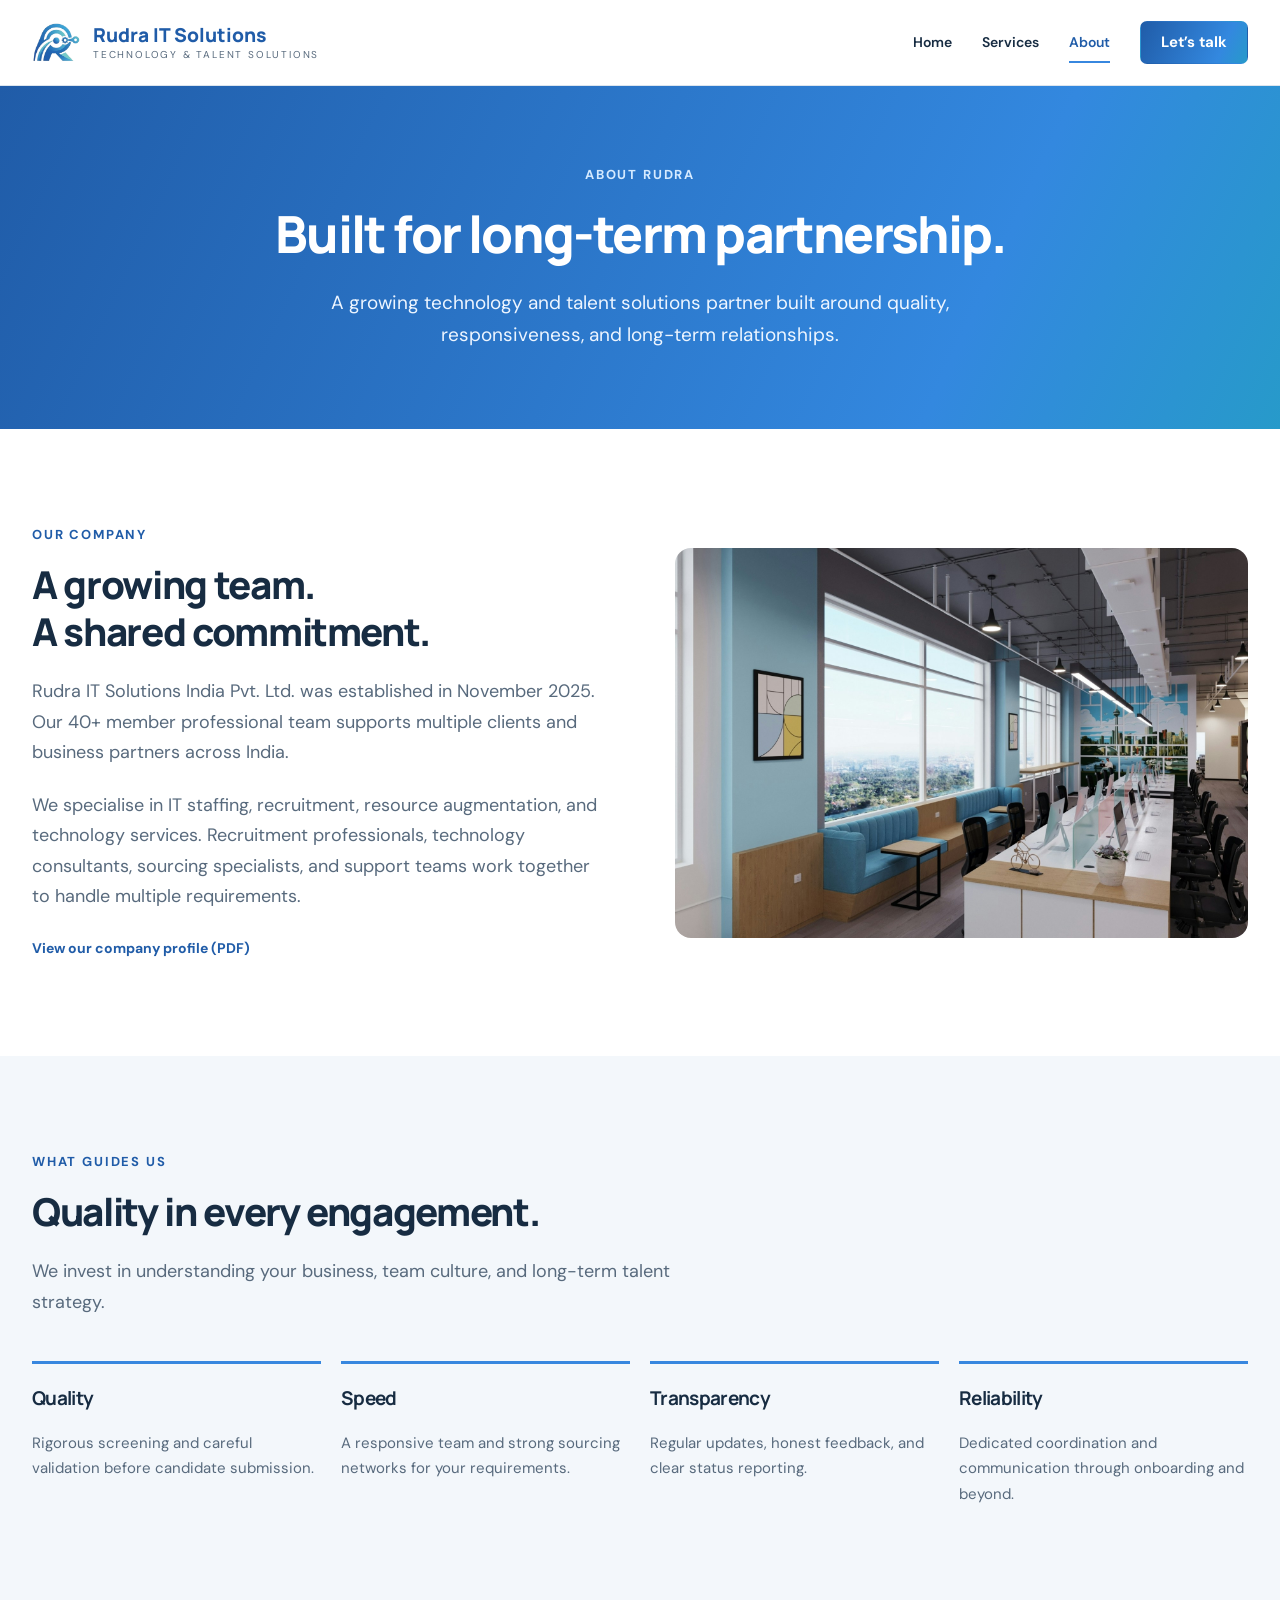
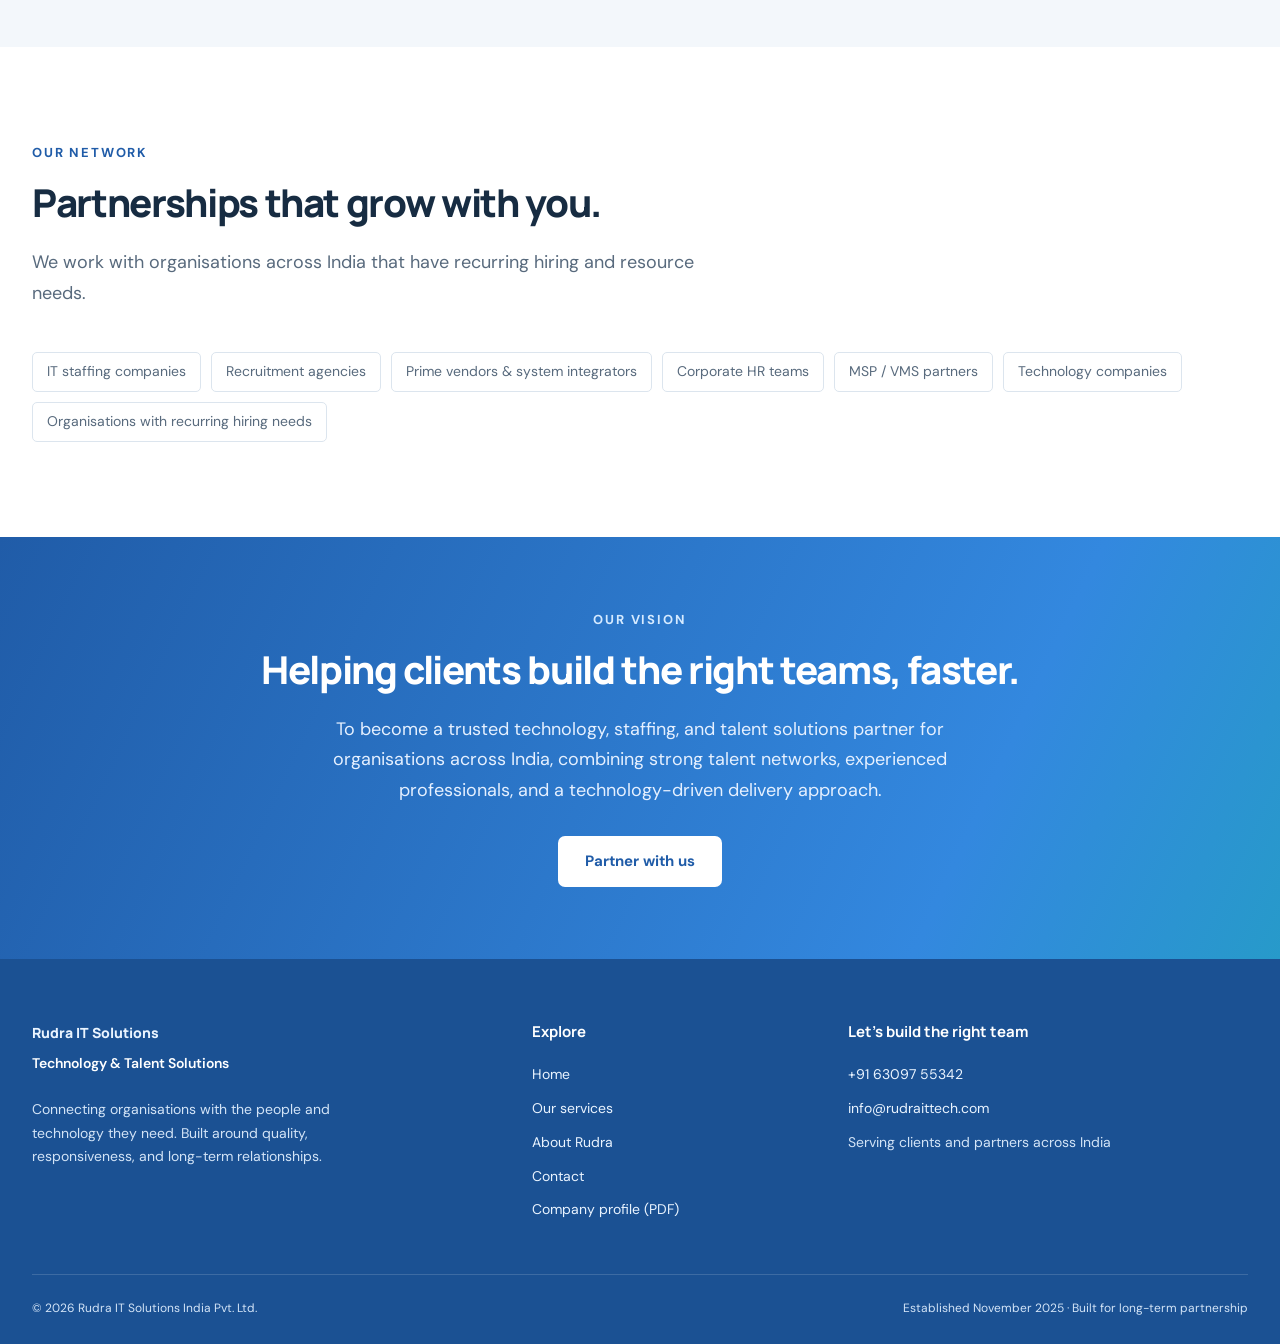
==== about/index.html @ 38e32c60 "initial Commit" ====
<!DOCTYPE html><html lang="en"><head><meta charset="utf-8"><meta name="viewport" content="width=device-width,initial-scale=1"><title>About Us | Rudra IT Solutions</title><meta name="description" content="Meet Rudra IT Solutions India Pvt. Ltd., a 40+ member technology and talent solutions team established in November 2025."><meta name="theme-color" content="#205ca8"><link rel="icon" type="image/png" sizes="32x32" href="/assets/favicon-title-32.png"><link rel="icon" type="image/png" sizes="64x64" href="/assets/favicon-title-64.png"><link rel="stylesheet" href="/style.css"><script defer src="/site.js"></script></head><body><a class="skip" href="#main">Skip to content</a><header class="header"><div class="wrap"><a class="brand" href="/" aria-label="Rudra IT Solutions home"><span class="brand-symbol"><img src="/assets/logoShort.png" alt=""></span><span class="brand-name">Rudra IT Solutions<small>Technology &amp; Talent Solutions</small></span></a><button class="menu" aria-controls="navigation" aria-expanded="false">Menu</button><nav id="navigation" aria-label="Main navigation"><a href="/">Home</a><a href="/services/">Services</a><a href="/about/" aria-current="page">About</a><a class="button" href="/contact/">Let’s talk</a></nav></div></header><main id="main"><section class="pagehero"><div class="wrap"><span class="eyebrow">About Rudra</span><h1>Built for long-term partnership.</h1><p>A growing technology and talent solutions partner built around quality, responsiveness, and long-term relationships.</p></div></section><section class="section"><div class="wrap split"><div><span class="eyebrow">Our company</span><h2>A growing team.<br>A shared commitment.</h2><p>Rudra IT Solutions India Pvt. Ltd. was established in November 2025. Our 40+ member professional team supports multiple clients and business partners across India.</p><p>We specialise in IT staffing, recruitment, resource augmentation, and technology services. Recruitment professionals, technology consultants, sourcing specialists, and support teams work together to handle multiple requirements.</p><a class="download" href="/assets/Rudra_IT_Solutions_Profile.pdf" target="_blank" rel="noopener">View our company profile (PDF)</a></div><img src="/assets/office.jpg" alt="A collaborative office workspace" loading="lazy"></div></section><section class="section pale"><div class="wrap"><div class="section-head"><span class="eyebrow">What guides us</span><h2>Quality in every engagement.</h2><p>We invest in understanding your business, team culture, and long-term talent strategy.</p></div><div class="values"><article class="value"><h3>Quality</h3><p>Rigorous screening and careful validation before candidate submission.</p></article><article class="value"><h3>Speed</h3><p>A responsive team and strong sourcing networks for your requirements.</p></article><article class="value"><h3>Transparency</h3><p>Regular updates, honest feedback, and clear status reporting.</p></article><article class="value"><h3>Reliability</h3><p>Dedicated coordination and communication through onboarding and beyond.</p></article></div></div></section><section class="section"><div class="wrap"><div class="section-head"><span class="eyebrow">Our network</span><h2>Partnerships that grow with you.</h2><p>We work with organisations across India that have recurring hiring and resource needs.</p></div><div class="chips"><span class="chip">IT staffing companies</span><span class="chip">Recruitment agencies</span><span class="chip">Prime vendors & system integrators</span><span class="chip">Corporate HR teams</span><span class="chip">MSP / VMS partners</span><span class="chip">Technology companies</span><span class="chip">Organisations with recurring hiring needs</span></div></div></section><section class="cta"><div class="wrap"><span class="eyebrow" style="color:#d5eaff">Our vision</span><h2>Helping clients build the right teams, faster.</h2><p>To become a trusted technology, staffing, and talent solutions partner for organisations across India, combining strong talent networks, experienced professionals, and a technology-driven delivery approach.</p><a class="button white" href="/contact/">Partner with us</a></div></section></main><footer><div class="wrap"><div class="footer-grid"><div><a class="footer-brand" href="/">Rudra IT Solutions</a><p class="tag">Technology &amp; Talent Solutions</p><p>Connecting organisations with the people and technology they need. Built around quality, responsiveness, and long-term relationships.</p></div><div><h3>Explore</h3><a href="/">Home</a><a href="/services/">Our services</a><a href="/about/">About Rudra</a><a href="/contact/">Contact</a><a href="/assets/Rudra_IT_Solutions_Profile.pdf" target="_blank" rel="noopener">Company profile (PDF)</a></div><div><h3>Let’s build the right team</h3><a href="tel:+916309755342">+91 63097 55342</a><a href="mailto:info@rudraittech.com">info@rudraittech.com</a><p>Serving clients and partners across India</p></div></div><div class="footer-bottom"><span>© 2026 Rudra IT Solutions India Pvt. Ltd.</span><span>Established November 2025 · Built for long-term partnership</span></div></div></footer></body></html>
---- style.css ----
@import url('https://fonts.googleapis.com/css2?family=DM+Sans:wght@400;500;600;700&family=Manrope:wght@400;500;600;700;800&display=swap');
:root{--blue:#205ca8;--bright:#3787df;--cyan:#18a5bd;--ink:#172c42;--muted:#586a7d;--line:#dce5ee;--pale:#f3f7fb;--gradient:linear-gradient(115deg,#205ca8,#3388df 75%,#279aca)}*{box-sizing:border-box}html{scroll-behavior:smooth}body{margin:0;color:var(--ink);background:#fff;font:16px/1.7 'DM Sans',sans-serif}h1,h2,h3,h4{font-family:Manrope,sans-serif;line-height:1.22;letter-spacing:-.035em;margin:0 0 20px}h1{font-size:clamp(2.6rem,5vw,4.7rem);font-weight:800}h2{font-size:clamp(2rem,3vw,2.8rem);font-weight:800}h3{font-size:1.35rem;font-weight:700}p{margin:0 0 22px;color:var(--muted)}a{color:inherit;text-decoration:none}a:hover{color:var(--bright)}button,input,select,textarea{font:inherit}button,a,input,select,textarea{ -webkit-tap-highlight-color:transparent}a:focus-visible,button:focus-visible{outline:3px solid var(--cyan);outline-offset:5px}input:focus,select:focus,textarea:focus{outline:2px solid var(--bright);outline-offset:2px}.wrap{width:min(1216px,calc(100% - 64px));margin:auto}.header{height:86px;position:sticky;top:0;z-index:20;background:rgba(255,255,255,.97);border-bottom:1px solid var(--line)}.header .wrap{height:100%;display:flex;align-items:center;justify-content:space-between;gap:20px}.brand{display:flex;align-items:center;gap:13px}.brand-symbol{width:48px;height:48px;flex-shrink:0;display:block}.brand-symbol img{width:100%;height:100%;object-fit:contain;display:block}.brand-name{font-family:Manrope,sans-serif;font-weight:800;color:var(--blue);font-size:1.2rem;line-height:1.3}.brand-name small{display:block;font:10px/1.5 'DM Sans',sans-serif;letter-spacing:.18em;text-transform:uppercase;color:var(--muted)}nav{display:flex;align-items:center;gap:30px}nav a{font-size:14px;font-weight:600;padding:9px 0;position:relative}nav a[aria-current=page]{color:var(--blue)}nav a[aria-current=page]:after{content:'';height:2px;background:var(--bright);position:absolute;bottom:0;left:0;right:0}.button{display:inline-flex;justify-content:center;align-items:center;min-height:50px;padding:12px 26px;border-radius:7px;background:var(--gradient);color:white;font-size:15px;font-weight:700;border:1px solid transparent;cursor:pointer;transition:transform .2s,box-shadow .2s}.button:hover{color:white;transform:translateY(-2px);box-shadow:0 6px 20px #205ca825}.button.white{color:var(--blue);background:white}.button.outline{background:transparent;border-color:#ffffff70;color:white}.button.light{background:white;border-color:var(--line);color:var(--blue)}nav .button{min-height:42px;padding:8px 20px}.menu{display:none;border:1px solid var(--line);background:white;border-radius:6px;padding:7px 13px;color:var(--blue);cursor:pointer}.hero{position:relative;min-height:660px;display:flex;align-items:center;justify-content:center;background:linear-gradient(115deg,#123f79e8,#17568dd9),url('/assets/office.jpg') center 52%/cover;color:white;text-align:center;padding:100px 0 125px}.hero .wrap{position:relative}.eyebrow{display:block;color:var(--blue);font-size:13px;letter-spacing:.14em;font-weight:700;text-transform:uppercase;margin-bottom:16px}.hero .eyebrow{color:#dbefff;border:1px solid #ffffff42;border-radius:24px;padding:6px 18px;display:inline-block;letter-spacing:.06em;font-size:12px;background:#ffffff0d}.hero h1{max-width:980px;margin:16px auto 26px}.hero h1 span{display:block;color:#63c4ed}.hero p{color:#e2edf9;max-width:720px;margin:0 auto 34px;font-size:20px;line-height:1.65}.actions{display:flex;justify-content:center;gap:16px;flex-wrap:wrap}.hero .button{min-height:55px;padding:13px 30px}.hero-foot{position:absolute;bottom:28px;left:0;right:0;font-size:12px;letter-spacing:.12em;color:#c9ddef}.stats{position:relative;background:white;border:1px solid var(--line);border-radius:12px;margin-top:-44px;box-shadow:0 10px 40px #153b6610;display:grid;grid-template-columns:repeat(3,1fr);z-index:2;padding:25px 0}.stat{text-align:center;border-right:1px solid var(--line);padding:8px 20px}.stat:last-child{border:none}.stat strong{display:block;color:var(--blue);font:800 32px/1.4 Manrope,sans-serif;letter-spacing:-.04em}.stat span{color:var(--muted);font-size:14px}.section{padding:95px 0}.section.pale{background:var(--pale)}.section-head{max-width:690px;margin-bottom:44px}.section-head.center{text-align:center;margin-left:auto;margin-right:auto}.section-head p{font-size:18px}.grid{display:grid;grid-template-columns:repeat(3,1fr);gap:24px}.card{padding:30px;border:1px solid var(--line);border-radius:12px;background:white;transition:box-shadow .25s,transform .25s}.card:hover{box-shadow:0 12px 30px #173a6410;transform:translateY(-3px)}.card p{font-size:16px;margin-bottom:20px}.card a{font-size:14px;color:var(--blue);font-weight:700;border-bottom:1px solid #3c83c84a;padding-bottom:3px}.icon{height:46px;width:46px;background:#eaf3ff;color:var(--bright);border-radius:10px;display:flex;align-items:center;justify-content:center;margin-bottom:23px}.icon svg{width:25px;height:25px;fill:none;stroke:currentColor;stroke-width:1.7;stroke-linecap:round;stroke-linejoin:round}.split{display:grid;grid-template-columns:1fr 1fr;gap:70px;align-items:center}.split img{width:100%;height:390px;object-fit:cover;border-radius:16px}.split p{font-size:18px}.checks{list-style:none;margin:25px 0 30px;padding:0}.checks li{position:relative;padding-left:28px;margin:12px 0;color:var(--muted)}.checks li:before{content:'✓';position:absolute;left:0;top:2px;color:var(--bright);font-weight:700;line-height:1.6}.cta{padding:72px 0;background:var(--gradient);text-align:center;color:white}.cta p{color:#e5f0ff;max-width:680px;margin:0 auto 30px;font-size:18px}.cta h2{font-size:clamp(1.9rem,3vw,2.5rem)}footer{background:#1b5193;color:white;padding:64px 0 25px}.footer-grid{display:grid;grid-template-columns:1.4fr .8fr 1.3fr;gap:70px}.footer-grid p{color:#d3e4f7;font-size:14px;max-width:360px}.footer-grid h3{font-size:15px;letter-spacing:0;margin-bottom:22px}.footer-brand{font:800 23px Manrope,sans-serif;margin-bottom:16px;display:block;color:white}.footer-grid a{display:block;font-size:14px;margin-bottom:10px;color:#eaf4ff;overflow-wrap:anywhere}.footer-grid a:hover{color:#91d8ff}.footer-grid .tag{font-size:14px;color:white;font-weight:600}.footer-bottom{border-top:1px solid #ffffff26;margin-top:42px;padding-top:23px;display:flex;justify-content:space-between;gap:20px;font-size:12px;color:#d3e4f7}.pagehero{padding:78px 0;background:var(--gradient);color:white;text-align:center}.pagehero h1{font-size:clamp(2.5rem,4vw,3.6rem);margin-bottom:22px}.pagehero .eyebrow{color:#d5eaff}.pagehero p{color:#edf5ff;font-size:19px;max-width:720px;margin:0 auto}.service-row{padding:72px 0;border-bottom:1px solid var(--line);scroll-margin-top:110px}.service-row:last-child{border:none}.service-row .split{align-items:start}.service-number{font:800 72px/1 Manrope,sans-serif;color:#d4e6fa;margin-bottom:25px}.service-detail{padding:32px 36px;background:var(--pale);border:1px solid var(--line);border-radius:14px}.service-detail h3{font-size:15px;letter-spacing:.04em}.chips{display:flex;flex-wrap:wrap;gap:10px}.chip{font-size:14px;padding:7px 14px;border:1px solid var(--line);border-radius:5px;color:var(--muted);background:white}.process{display:grid;grid-template-columns:repeat(3,1fr);gap:0;border:1px solid var(--line);border-radius:12px;overflow:hidden}.step{padding:25px;border-bottom:1px solid var(--line);border-right:1px solid var(--line);background:white}.step:nth-child(3n){border-right:none}.step:nth-last-child(-n+3){border-bottom:none}.step span{font:800 14px Manrope,sans-serif;color:var(--bright)}.step h3{font-size:19px;margin:12px 0 8px}.step p{font-size:15px;margin:0}.values{display:grid;grid-template-columns:repeat(4,1fr);gap:20px}.value{border-top:3px solid var(--bright);padding:23px 0}.value h3{font-size:19px}.value p{font-size:15px}.contact-grid{display:grid;grid-template-columns:1.05fr 1fr;gap:70px;align-items:start}.contact-grid h2{font-size:28px;color:var(--blue)}.form-grid{display:grid;grid-template-columns:1fr 1fr;gap:22px}.field{display:flex;flex-direction:column;gap:8px}.field.full{grid-column:1/-1}label{font-size:14px;font-weight:600}input,textarea,select{width:100%;min-width:0;border:1px solid var(--line);border-radius:7px;padding:12px 14px;background:#fff;color:var(--ink);font-size:15px}textarea{min-height:160px;resize:vertical}input::placeholder,textarea::placeholder{color:#8492a3}.form-note{font-size:13px;margin:16px 0;color:var(--muted)}.contact-item{display:flex;gap:18px;margin:28px 0}.contact-item .icon{flex-shrink:0;margin:0}.contact-item h3{font-size:15px;letter-spacing:0;margin:0 0 4px}.contact-item a{display:block;color:var(--muted);overflow-wrap:anywhere}.contact-item a:hover{color:var(--blue)}.contact-item p{margin:0}.contact-note{border:1px solid var(--line);border-radius:12px;background:var(--pale);padding:28px;margin-top:34px}.contact-note h3{font-size:18px}.contact-note p{font-size:15px;margin:0}.form-feedback{font-size:14px;background:#edf5ff;color:var(--blue);padding:14px;border-radius:7px;margin-top:18px}.download{font-weight:700;color:var(--blue);font-size:14px}.skip{position:absolute;left:16px;top:-90px;background:white;padding:12px;z-index:40}.skip:focus{top:12px}body:has(.hero) .header{position:sticky}.notfound{text-align:center;padding:100px 20px}
@media(max-width:960px){.wrap{width:calc(100% - 48px)}nav{gap:20px}.brand-name{font-size:1rem}.grid{grid-template-columns:repeat(2,1fr)}.split{gap:35px}.footer-grid{gap:30px}.contact-grid{gap:36px}.hero{min-height:620px}.values{grid-template-columns:repeat(2,1fr)}}
@media(max-width:700px){.wrap{width:calc(100% - 36px)}.header{height:74px}.brand-name small{font-size:9px}.menu{display:block}.header nav{display:none;position:absolute;top:73px;left:0;right:0;background:white;border-bottom:1px solid var(--line);padding:22px;flex-direction:column;gap:12px;box-shadow:0 15px 25px #172c4210}.header nav.open{display:flex}nav a{width:100%;padding:10px 15px}nav a[aria-current=page]:after{display:none}.hero{min-height:650px;padding:72px 0 100px}.hero h1{font-size:2.75rem}.hero p{font-size:17px}.actions{gap:12px}.hero .button{padding:12px 22px;width:100%}.hero .actions{max-width:330px;margin:auto}.hero-foot{font-size:10px;letter-spacing:.06em}.stats{margin-top:-30px;padding:18px 0}.stat{padding:5px 8px}.stat strong{font-size:22px}.stat span{font-size:12px}.section{padding:65px 0}.grid,.split,.contact-grid,.footer-grid{grid-template-columns:1fr}.split{gap:32px}.split img{height:300px}.section-head{margin-bottom:32px}.card{padding:26px}.cta{padding:58px 0}.footer-grid{gap:32px}.footer-bottom{flex-direction:column;gap:6px}footer{padding:45px 0 23px}.pagehero{padding:56px 0}.pagehero p{font-size:17px}.service-row{padding:50px 0}.service-number{font-size:50px;margin-bottom:20px}.process{grid-template-columns:1fr}.step{border-right:none}.step:nth-last-child(-n+3){border-bottom:1px solid var(--line)}.step:last-child{border-bottom:none}.form-grid{grid-template-columns:1fr}.values{gap:16px}.value h3{font-size:17px}.value p{font-size:14px}.service-detail{padding:26px}.contact-grid{gap:50px}}
@media(prefers-reduced-motion:reduce){html{scroll-behavior:auto}*{transition:none!important}}

.google-contact-form{display:block;width:100%;height:1200px;border:0;border-radius:8px;background:#fff}.contact-grid:has(.google-contact-form){grid-template-columns:minmax(0,1.2fr) minmax(0,1fr);gap:48px}@media(max-width:700px){.contact-grid:has(.google-contact-form){grid-template-columns:minmax(0,1fr);gap:40px}.google-contact-form{height:1320px}}

.clients-section{padding:72px 0;background:#f8fafc;border-block:1px solid var(--line);overflow:hidden}.clients-section h2{font-size:clamp(1.65rem,3vw,2rem);color:var(--ink)}.clients-section .section-head{margin-bottom:36px}.clients-window{overflow:hidden;position:relative;padding:20px 0}.clients-window::before,.clients-window::after{content:"";position:absolute;top:0;bottom:0;width:clamp(24px,6vw,100px);z-index:1;pointer-events:none}.clients-window::before{left:0;background:linear-gradient(to right,#f8fafc,transparent)}.clients-window::after{right:0;background:linear-gradient(to left,#f8fafc,transparent)}.clients-track{display:flex;width:max-content;animation:client-scroll 30s linear infinite}.client-group{display:flex;align-items:center;gap:64px;padding-right:64px}.client-logo{width:220px;height:104px;flex:none;display:flex;align-items:center;justify-content:center;background:#fff;border:1px solid #d3dfeb;border-radius:14px;box-shadow:0 4px 14px rgba(23,44,66,.08);padding:16px;opacity:1;transform:scale(.98);transition:transform .45s,box-shadow .45s}.client-logo img{width:100%;height:72px;object-fit:contain}.client-logo.is-center{opacity:1;transform:scale(1.04);box-shadow:0 6px 20px rgba(23,44,66,.15)}.client-name{font-family:Manrope,sans-serif;font-size:22px;font-weight:700;color:var(--ink)}.clients-window:hover .clients-track{animation-play-state:paused}@keyframes client-scroll{to{transform:translateX(-50%)}}@media(max-width:600px){.clients-section{padding:48px 0}.client-group{gap:32px;padding-right:32px}.client-logo{width:180px}.client-logo img{width:168px;height:80px}}@media(prefers-reduced-motion:reduce){.clients-track{animation:none;width:100%}.client-group{flex-wrap:wrap;justify-content:center;gap:24px;padding:0;width:100%}.client-group[aria-hidden]{display:none}.client-logo{filter:none;opacity:1;transform:none}}

.client-logo:has(img[src$="lemon-tree.png"]){background:#172c42;border-color:#172c42}.client-logo img[src$="lemon-tree.png"]{height:76px}@media(max-width:600px){.client-logo img{width:100%;height:68px}}
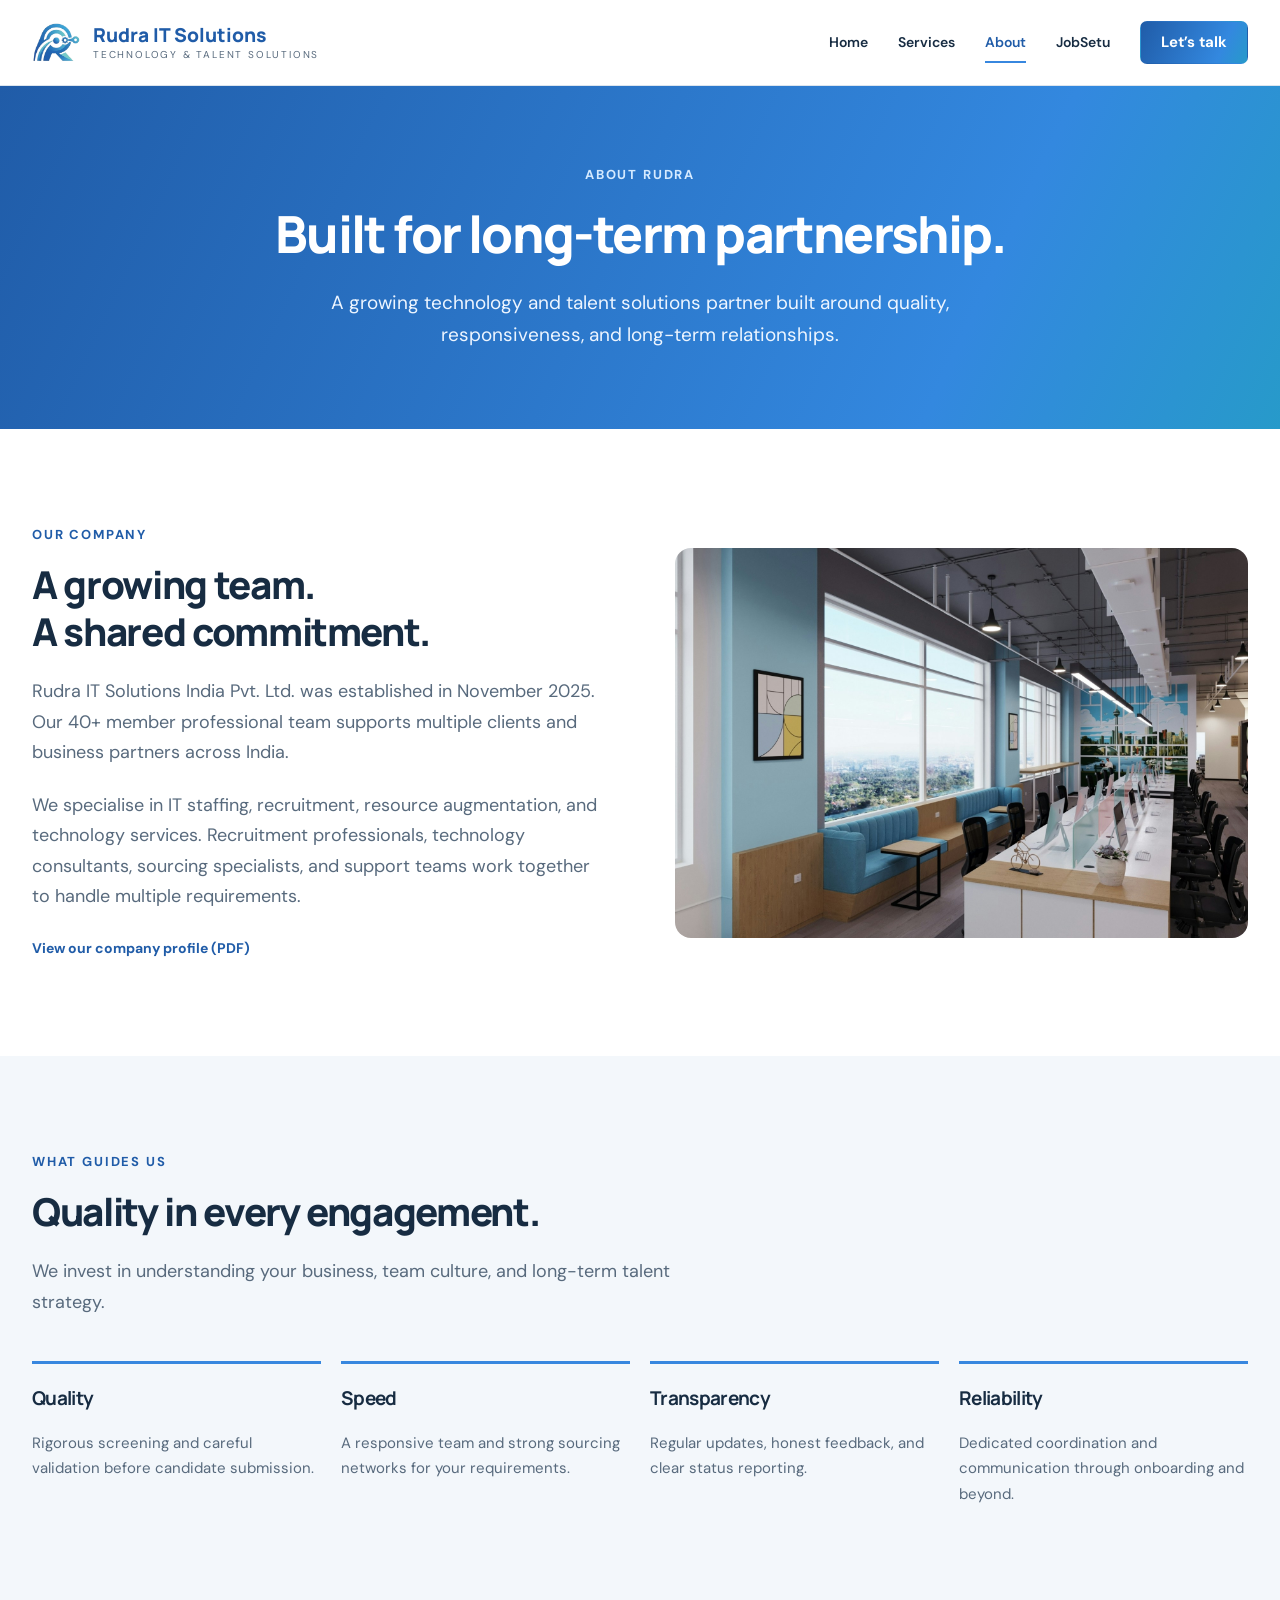
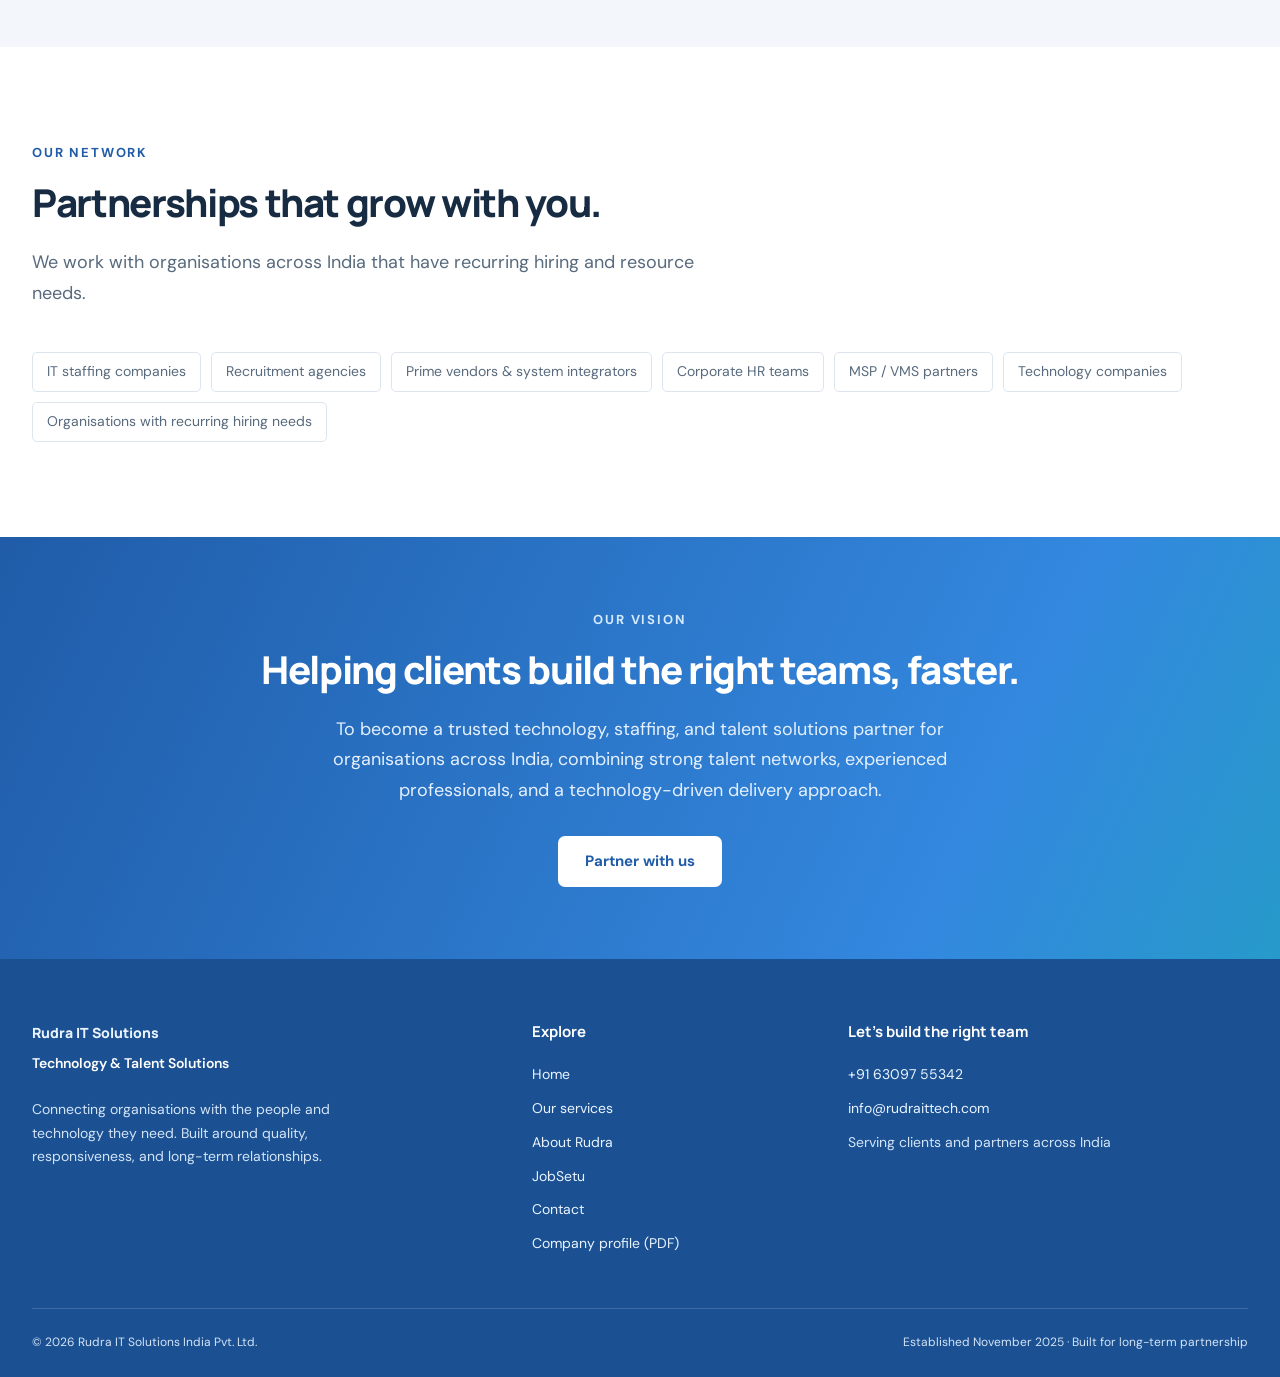
==== commit 1224b532: "Add JobSetu product landing page and site navigation" ====
--- a/about/index.html
+++ b/about/index.html
@@ -1 +1 @@
-<!DOCTYPE html><html lang="en"><head><meta charset="utf-8"><meta name="viewport" content="width=device-width,initial-scale=1"><title>About Us | Rudra IT Solutions</title><meta name="description" content="Meet Rudra IT Solutions India Pvt. Ltd., a 40+ member technology and talent solutions team established in November 2025."><meta name="theme-color" content="#205ca8"><link rel="icon" type="image/png" sizes="32x32" href="/assets/favicon-title-32.png"><link rel="icon" type="image/png" sizes="64x64" href="/assets/favicon-title-64.png"><link rel="stylesheet" href="/style.css"><script defer src="/site.js"></script></head><body><a class="skip" href="#main">Skip to content</a><header class="header"><div class="wrap"><a class="brand" href="/" aria-label="Rudra IT Solutions home"><span class="brand-symbol"><img src="/assets/logoShort.png" alt=""></span><span class="brand-name">Rudra IT Solutions<small>Technology &amp; Talent Solutions</small></span></a><button class="menu" aria-controls="navigation" aria-expanded="false">Menu</button><nav id="navigation" aria-label="Main navigation"><a href="/">Home</a><a href="/services/">Services</a><a href="/about/" aria-current="page">About</a><a class="button" href="/contact/">Let’s talk</a></nav></div></header><main id="main"><section class="pagehero"><div class="wrap"><span class="eyebrow">About Rudra</span><h1>Built for long-term partnership.</h1><p>A growing technology and talent solutions partner built around quality, responsiveness, and long-term relationships.</p></div></section><section class="section"><div class="wrap split"><div><span class="eyebrow">Our company</span><h2>A growing team.<br>A shared commitment.</h2><p>Rudra IT Solutions India Pvt. Ltd. was established in November 2025. Our 40+ member professional team supports multiple clients and business partners across India.</p><p>We specialise in IT staffing, recruitment, resource augmentation, and technology services. Recruitment professionals, technology consultants, sourcing specialists, and support teams work together to handle multiple requirements.</p><a class="download" href="/assets/Rudra_IT_Solutions_Profile.pdf" target="_blank" rel="noopener">View our company profile (PDF)</a></div><img src="/assets/office.jpg" alt="A collaborative office workspace" loading="lazy"></div></section><section class="section pale"><div class="wrap"><div class="section-head"><span class="eyebrow">What guides us</span><h2>Quality in every engagement.</h2><p>We invest in understanding your business, team culture, and long-term talent strategy.</p></div><div class="values"><article class="value"><h3>Quality</h3><p>Rigorous screening and careful validation before candidate submission.</p></article><article class="value"><h3>Speed</h3><p>A responsive team and strong sourcing networks for your requirements.</p></article><article class="value"><h3>Transparency</h3><p>Regular updates, honest feedback, and clear status reporting.</p></article><article class="value"><h3>Reliability</h3><p>Dedicated coordination and communication through onboarding and beyond.</p></article></div></div></section><section class="section"><div class="wrap"><div class="section-head"><span class="eyebrow">Our network</span><h2>Partnerships that grow with you.</h2><p>We work with organisations across India that have recurring hiring and resource needs.</p></div><div class="chips"><span class="chip">IT staffing companies</span><span class="chip">Recruitment agencies</span><span class="chip">Prime vendors & system integrators</span><span class="chip">Corporate HR teams</span><span class="chip">MSP / VMS partners</span><span class="chip">Technology companies</span><span class="chip">Organisations with recurring hiring needs</span></div></div></section><section class="cta"><div class="wrap"><span class="eyebrow" style="color:#d5eaff">Our vision</span><h2>Helping clients build the right teams, faster.</h2><p>To become a trusted technology, staffing, and talent solutions partner for organisations across India, combining strong talent networks, experienced professionals, and a technology-driven delivery approach.</p><a class="button white" href="/contact/">Partner with us</a></div></section></main><footer><div class="wrap"><div class="footer-grid"><div><a class="footer-brand" href="/">Rudra IT Solutions</a><p class="tag">Technology &amp; Talent Solutions</p><p>Connecting organisations with the people and technology they need. Built around quality, responsiveness, and long-term relationships.</p></div><div><h3>Explore</h3><a href="/">Home</a><a href="/services/">Our services</a><a href="/about/">About Rudra</a><a href="/contact/">Contact</a><a href="/assets/Rudra_IT_Solutions_Profile.pdf" target="_blank" rel="noopener">Company profile (PDF)</a></div><div><h3>Let’s build the right team</h3><a href="tel:+916309755342">+91 63097 55342</a><a href="mailto:info@rudraittech.com">info@rudraittech.com</a><p>Serving clients and partners across India</p></div></div><div class="footer-bottom"><span>© 2026 Rudra IT Solutions India Pvt. Ltd.</span><span>Established November 2025 · Built for long-term partnership</span></div></div></footer></body></html>+<!DOCTYPE html><html lang="en"><head><meta charset="utf-8"><meta name="viewport" content="width=device-width,initial-scale=1"><title>About Us | Rudra IT Solutions</title><meta name="description" content="Meet Rudra IT Solutions India Pvt. Ltd., a 40+ member technology and talent solutions team established in November 2025."><meta name="theme-color" content="#205ca8"><link rel="icon" type="image/png" sizes="32x32" href="/assets/favicon-title-32.png"><link rel="icon" type="image/png" sizes="64x64" href="/assets/favicon-title-64.png"><link rel="stylesheet" href="/style.css"><script defer src="/site.js"></script></head><body><a class="skip" href="#main">Skip to content</a><header class="header"><div class="wrap"><a class="brand" href="/" aria-label="Rudra IT Solutions home"><span class="brand-symbol"><img src="/assets/logoShort.png" alt=""></span><span class="brand-name">Rudra IT Solutions<small>Technology &amp; Talent Solutions</small></span></a><button class="menu" aria-controls="navigation" aria-expanded="false">Menu</button><nav id="navigation" aria-label="Main navigation"><a href="/">Home</a><a href="/services/">Services</a><a href="/about/" aria-current="page">About</a><a href="/JobSetu/">JobSetu</a><a class="button" href="/contact/">Let’s talk</a></nav></div></header><main id="main"><section class="pagehero"><div class="wrap"><span class="eyebrow">About Rudra</span><h1>Built for long-term partnership.</h1><p>A growing technology and talent solutions partner built around quality, responsiveness, and long-term relationships.</p></div></section><section class="section"><div class="wrap split"><div><span class="eyebrow">Our company</span><h2>A growing team.<br>A shared commitment.</h2><p>Rudra IT Solutions India Pvt. Ltd. was established in November 2025. Our 40+ member professional team supports multiple clients and business partners across India.</p><p>We specialise in IT staffing, recruitment, resource augmentation, and technology services. Recruitment professionals, technology consultants, sourcing specialists, and support teams work together to handle multiple requirements.</p><a class="download" href="/assets/Rudra_IT_Solutions_Profile.pdf" target="_blank" rel="noopener">View our company profile (PDF)</a></div><img src="/assets/office.jpg" alt="A collaborative office workspace" loading="lazy"></div></section><section class="section pale"><div class="wrap"><div class="section-head"><span class="eyebrow">What guides us</span><h2>Quality in every engagement.</h2><p>We invest in understanding your business, team culture, and long-term talent strategy.</p></div><div class="values"><article class="value"><h3>Quality</h3><p>Rigorous screening and careful validation before candidate submission.</p></article><article class="value"><h3>Speed</h3><p>A responsive team and strong sourcing networks for your requirements.</p></article><article class="value"><h3>Transparency</h3><p>Regular updates, honest feedback, and clear status reporting.</p></article><article class="value"><h3>Reliability</h3><p>Dedicated coordination and communication through onboarding and beyond.</p></article></div></div></section><section class="section"><div class="wrap"><div class="section-head"><span class="eyebrow">Our network</span><h2>Partnerships that grow with you.</h2><p>We work with organisations across India that have recurring hiring and resource needs.</p></div><div class="chips"><span class="chip">IT staffing companies</span><span class="chip">Recruitment agencies</span><span class="chip">Prime vendors & system integrators</span><span class="chip">Corporate HR teams</span><span class="chip">MSP / VMS partners</span><span class="chip">Technology companies</span><span class="chip">Organisations with recurring hiring needs</span></div></div></section><section class="cta"><div class="wrap"><span class="eyebrow" style="color:#d5eaff">Our vision</span><h2>Helping clients build the right teams, faster.</h2><p>To become a trusted technology, staffing, and talent solutions partner for organisations across India, combining strong talent networks, experienced professionals, and a technology-driven delivery approach.</p><a class="button white" href="/contact/">Partner with us</a></div></section></main><footer><div class="wrap"><div class="footer-grid"><div><a class="footer-brand" href="/">Rudra IT Solutions</a><p class="tag">Technology &amp; Talent Solutions</p><p>Connecting organisations with the people and technology they need. Built around quality, responsiveness, and long-term relationships.</p></div><div><h3>Explore</h3><a href="/">Home</a><a href="/services/">Our services</a><a href="/about/">About Rudra</a><a href="/JobSetu/">JobSetu</a><a href="/contact/">Contact</a><a href="/assets/Rudra_IT_Solutions_Profile.pdf" target="_blank" rel="noopener">Company profile (PDF)</a></div><div><h3>Let’s build the right team</h3><a href="tel:+916309755342">+91 63097 55342</a><a href="mailto:info@rudraittech.com">info@rudraittech.com</a><p>Serving clients and partners across India</p></div></div><div class="footer-bottom"><span>© 2026 Rudra IT Solutions India Pvt. Ltd.</span><span>Established November 2025 · Built for long-term partnership</span></div></div></footer></body></html>
